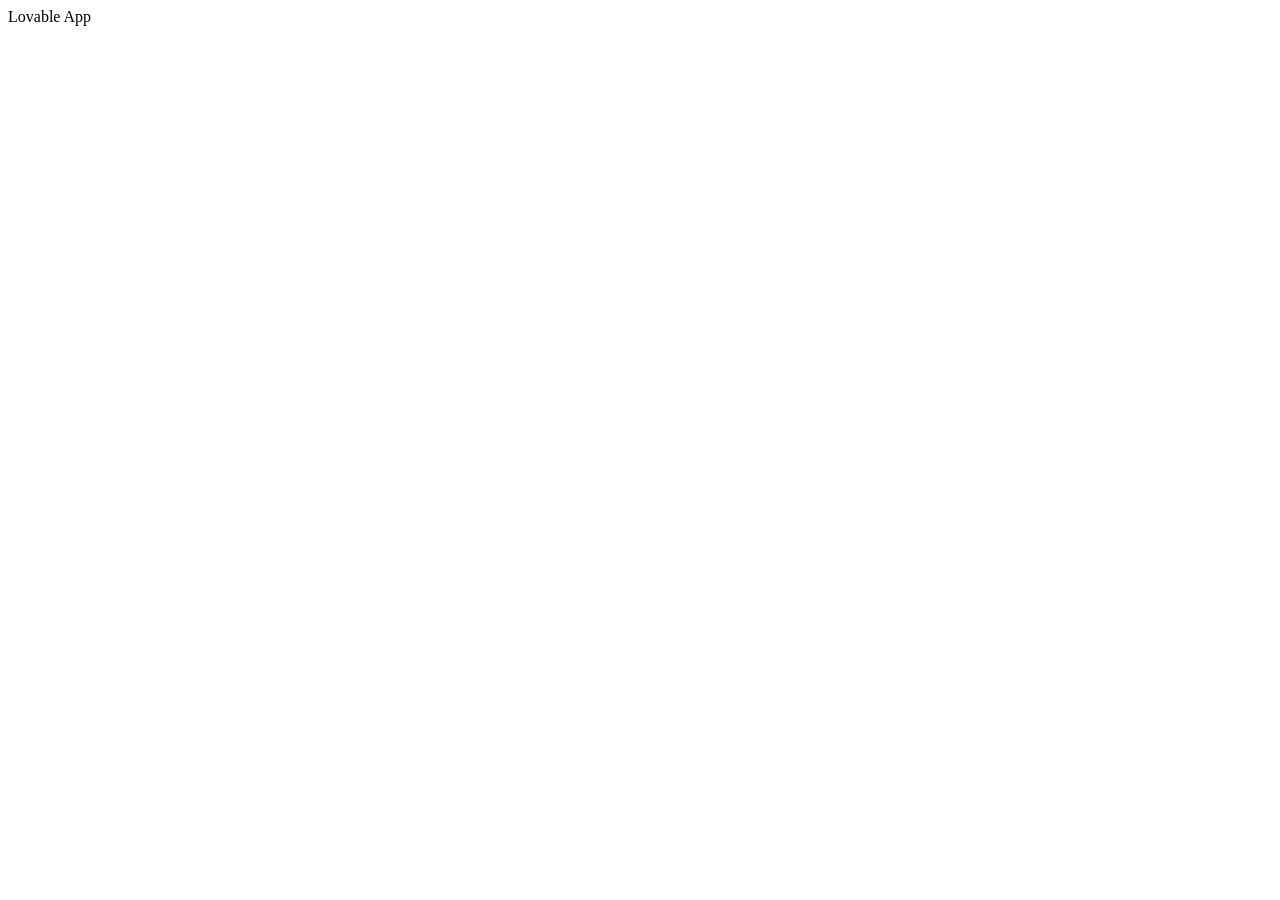
==== index.html @ 5d20faaf "Implement IH7 Fluency Quiz" ====
<!doctype html>
<html lang="en">
  <head>
    <meta charset="UTF-8" />
    <meta name="viewport" content="width=device-width, initial-scale=1.0" />
    <!-- TODO: Set the document title to the name of your application -->
    <title>Mentoria IH7 — Inteligência Híbrida Aplicada: Fluência em IA</title>Lovable App</title>
    <meta name="description" content="Lovable Generated Project" />
    <meta name="author" content="Lovable" />

    <!-- TODO: Update og:title to match your application name -->
    <meta property="og:title" content="Lovable App" />
    <meta property="og:description" content="Lovable Generated Project" />
    <meta property="og:type" content="website" />
    <meta property="og:image" content="https://lovable.dev/opengraph-image-p98pqg.png" />

    <meta name="twitter:card" content="summary_large_image" />
    <meta name="twitter:site" content="@Lovable" />
    <meta name="twitter:image" content="https://lovable.dev/opengraph-image-p98pqg.png" />
  </head>

  <body>
    <div id="root"></div>
    <script type="module" src="/src/main.tsx"></script>
  </body>
</html>
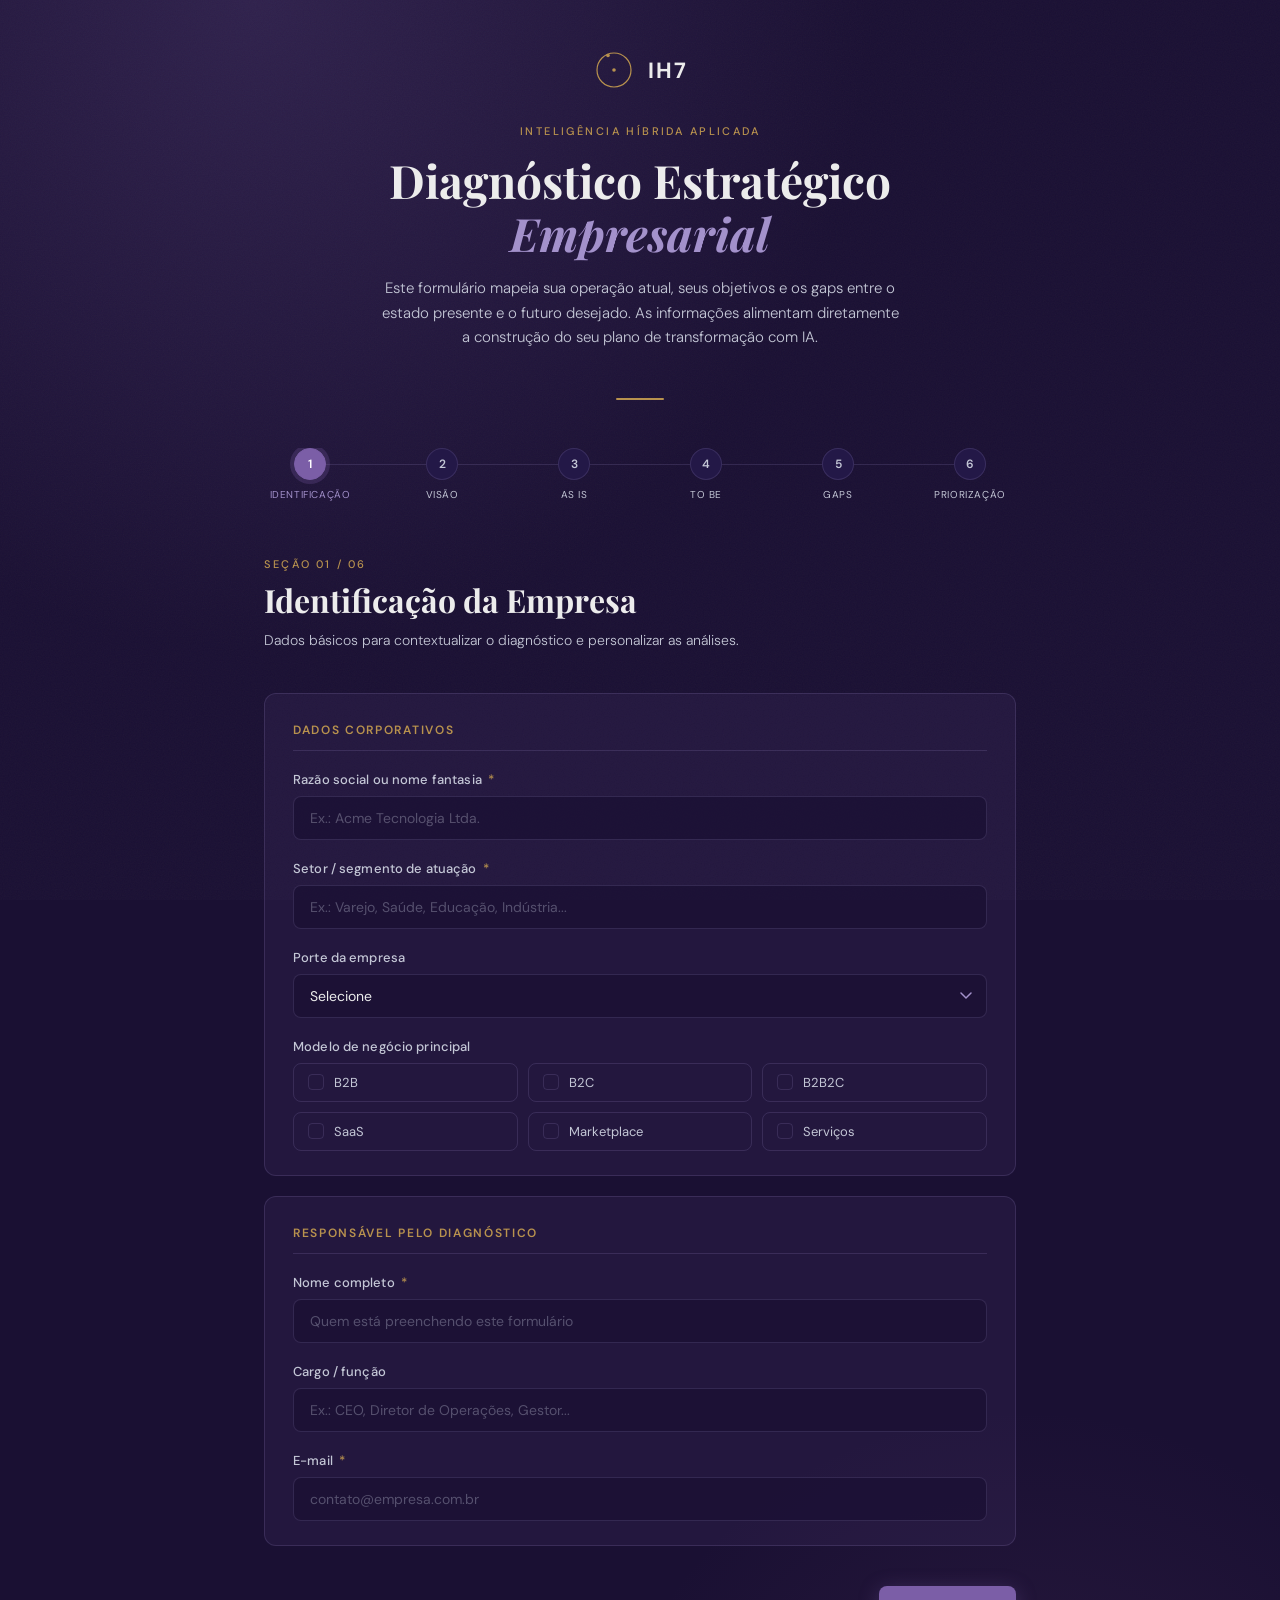
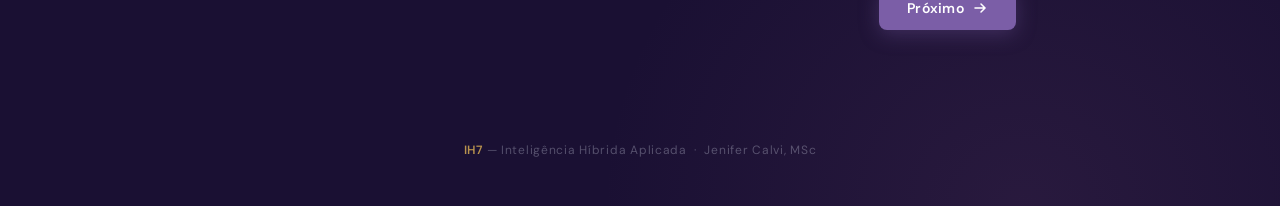
==== commit 677f509a: "Add IH7 Diagnóstico Estratégico form" ====
--- a/index.html
+++ b/index.html
@@ -1,26 +1,1326 @@
-<!doctype html>
-<html lang="en">
-  <head>
-    <meta charset="UTF-8" />
-    <meta name="viewport" content="width=device-width, initial-scale=1.0" />
-    <!-- TODO: Set the document title to the name of your application -->
-    <title>Mentoria IH7 — Inteligência Híbrida Aplicada: Fluência em IA</title>Lovable App</title>
-    <meta name="description" content="Lovable Generated Project" />
-    <meta name="author" content="Lovable" />
-
-    <!-- TODO: Update og:title to match your application name -->
-    <meta property="og:title" content="Lovable App" />
-    <meta property="og:description" content="Lovable Generated Project" />
-    <meta property="og:type" content="website" />
-    <meta property="og:image" content="https://lovable.dev/opengraph-image-p98pqg.png" />
-
-    <meta name="twitter:card" content="summary_large_image" />
-    <meta name="twitter:site" content="@Lovable" />
-    <meta name="twitter:image" content="https://lovable.dev/opengraph-image-p98pqg.png" />
-  </head>
-
-  <body>
-    <div id="root"></div>
-    <script type="module" src="/src/main.tsx"></script>
-  </body>
+<!DOCTYPE html>
+<html lang="pt-BR">
+<head>
+<meta charset="UTF-8" />
+<meta name="viewport" content="width=device-width, initial-scale=1.0" />
+<title>IH7 — Diagnóstico Estratégico</title>
+<link href="https://fonts.googleapis.com/css2?family=Playfair+Display:wght@400;600;700&family=DM+Sans:wght@300;400;500;600&display=swap" rel="stylesheet" />
+
+<style>
+  :root {
+    --bg-deep:    #1a1033;
+    --bg-base:    #231847;
+    --violet:     #7b5ea7;
+    --lavender:   #a391cb;
+    --gold:       #b8924e;
+    --plum:       #7b4f7a;
+    --rose:       #a25b70;
+    --text:       #ececec;
+    --muted:      #c4c7d6;
+    --border:     rgba(163,145,203,0.18);
+    --card:       rgba(123,94,167,0.10);
+    --card-hover: rgba(123,94,167,0.18);
+    --font-serif: 'Playfair Display', Georgia, serif;
+    --font-sans:  'DM Sans', system-ui, sans-serif;
+    --radius:     12px;
+    --transition: 0.22s ease;
+  }
+
+  *, *::before, *::after { box-sizing: border-box; margin: 0; padding: 0; }
+  html { scroll-behavior: smooth; }
+
+  body {
+    font-family: var(--font-sans);
+    background: var(--bg-deep);
+    color: var(--text);
+    min-height: 100vh;
+    background-image:
+      radial-gradient(ellipse 80% 60% at 20% 0%, rgba(123,94,167,0.22) 0%, transparent 60%),
+      radial-gradient(ellipse 60% 40% at 80% 100%, rgba(123,79,122,0.15) 0%, transparent 55%);
+  }
+
+  body::before {
+    content: '';
+    position: fixed;
+    inset: 0;
+    background-image: url("data:image/svg+xml,%3Csvg xmlns='http://www.w3.org/2000/svg' width='200' height='200'%3E%3Cfilter id='n'%3E%3CfeTurbulence type='fractalNoise' baseFrequency='0.85' numOctaves='4' stitchTiles='stitch'/%3E%3C/filter%3E%3Crect width='200' height='200' filter='url(%23n)' opacity='0.035'/%3E%3C/svg%3E");
+    pointer-events: none;
+    z-index: 0;
+  }
+
+  #progress-bar {
+    position: fixed; top: 0; left: 0;
+    height: 3px;
+    background: linear-gradient(90deg, var(--gold), var(--violet));
+    width: 0%;
+    transition: width 0.4s ease;
+    z-index: 100;
+  }
+
+  header {
+    position: relative; z-index: 1;
+    padding: 48px 0 0;
+    text-align: center;
+  }
+
+  .logo-mark {
+    display: inline-flex;
+    align-items: center;
+    gap: 12px;
+    margin-bottom: 32px;
+  }
+
+  .logo-orbit { width: 44px; height: 44px; }
+  .logo-orbit svg { width: 100%; height: 100%; }
+
+  .logo-wordmark {
+    font-family: var(--font-sans);
+    font-weight: 700;
+    font-size: 22px;
+    letter-spacing: 0.08em;
+    color: var(--text);
+  }
+
+  .header-eyebrow {
+    font-size: 11px;
+    letter-spacing: 0.22em;
+    text-transform: uppercase;
+    color: var(--gold);
+    font-weight: 500;
+    margin-bottom: 16px;
+  }
+
+  h1 {
+    font-family: var(--font-serif);
+    font-size: clamp(28px, 4vw, 46px);
+    font-weight: 700;
+    line-height: 1.15;
+    color: var(--text);
+    max-width: 680px;
+    margin: 0 auto 16px;
+  }
+
+  h1 em { font-style: italic; color: var(--lavender); }
+
+  .header-sub {
+    font-size: 15px;
+    color: var(--muted);
+    max-width: 520px;
+    margin: 0 auto 48px;
+    line-height: 1.65;
+    font-weight: 300;
+  }
+
+  .divider {
+    width: 48px; height: 2px;
+    background: var(--gold);
+    margin: 0 auto 48px;
+    border-radius: 2px;
+  }
+
+  /* STEPPER */
+  .stepper {
+    position: relative; z-index: 1;
+    display: flex;
+    justify-content: center;
+    max-width: 840px;
+    margin: 0 auto 56px;
+    padding: 0 24px;
+    overflow-x: auto;
+    scrollbar-width: none;
+  }
+  .stepper::-webkit-scrollbar { display: none; }
+
+  .step-item {
+    display: flex; flex-direction: column; align-items: center;
+    gap: 8px; flex: 1; min-width: 100px;
+    cursor: pointer; position: relative;
+  }
+  .step-item::after {
+    content: '';
+    position: absolute;
+    top: 16px;
+    left: calc(50% + 16px);
+    right: calc(-50% + 16px);
+    height: 1px;
+    background: var(--border);
+  }
+  .step-item:last-child::after { display: none; }
+
+  .step-dot {
+    width: 32px; height: 32px;
+    border-radius: 50%;
+    border: 1.5px solid var(--border);
+    background: var(--bg-base);
+    display: flex; align-items: center; justify-content: center;
+    font-size: 12px; font-weight: 600; color: var(--muted);
+    transition: var(--transition);
+    position: relative; z-index: 1;
+  }
+  .step-item.active .step-dot {
+    background: var(--violet); border-color: var(--violet); color: white;
+    box-shadow: 0 0 0 4px rgba(123,94,167,0.25);
+  }
+  .step-item.done .step-dot {
+    background: var(--gold); border-color: var(--gold); color: var(--bg-deep);
+  }
+
+  .step-label {
+    font-size: 10px; letter-spacing: 0.06em; text-transform: uppercase;
+    color: var(--muted); text-align: center;
+    transition: var(--transition); white-space: nowrap;
+  }
+  .step-item.active .step-label { color: var(--lavender); }
+  .step-item.done .step-label   { color: var(--gold); }
+
+  /* MAIN */
+  main {
+    position: relative; z-index: 1;
+    max-width: 800px; margin: 0 auto;
+    padding: 0 24px 80px;
+  }
+
+  .form-section { display: none; animation: fadeUp 0.4s ease both; }
+  .form-section.active { display: block; }
+
+  @keyframes fadeUp {
+    from { opacity: 0; transform: translateY(20px); }
+    to   { opacity: 1; transform: translateY(0); }
+  }
+
+  .section-header { margin-bottom: 40px; }
+
+  .section-number {
+    font-size: 11px; letter-spacing: 0.2em; text-transform: uppercase;
+    color: var(--gold); font-weight: 500; display: block; margin-bottom: 10px;
+  }
+
+  .section-title {
+    font-family: var(--font-serif);
+    font-size: clamp(22px, 3vw, 32px);
+    font-weight: 700; color: var(--text);
+    margin-bottom: 10px; line-height: 1.2;
+  }
+
+  .section-desc {
+    font-size: 14px; color: var(--muted);
+    line-height: 1.65; font-weight: 300; max-width: 560px;
+  }
+
+  .field-group {
+    background: var(--card);
+    border: 1px solid var(--border);
+    border-radius: var(--radius);
+    padding: 28px 28px 24px;
+    margin-bottom: 20px;
+    transition: var(--transition);
+  }
+  .field-group:hover {
+    background: var(--card-hover);
+    border-color: rgba(163,145,203,0.3);
+  }
+
+  .group-title {
+    font-size: 12px; letter-spacing: 0.14em; text-transform: uppercase;
+    color: var(--gold); font-weight: 600;
+    margin-bottom: 20px; padding-bottom: 12px;
+    border-bottom: 1px solid var(--border);
+  }
+
+  .field { margin-bottom: 20px; }
+  .field:last-child { margin-bottom: 0; }
+
+  label {
+    display: block; font-size: 13px; font-weight: 500;
+    color: var(--muted); margin-bottom: 8px; letter-spacing: 0.01em;
+  }
+  label .req { color: var(--gold); margin-left: 3px; }
+
+  input[type="text"],
+  input[type="email"],
+  select,
+  textarea {
+    width: 100%;
+    background: rgba(26,16,51,0.7);
+    border: 1px solid var(--border);
+    border-radius: 8px;
+    padding: 12px 16px;
+    font-family: var(--font-sans);
+    font-size: 14px;
+    color: var(--text);
+    transition: var(--transition);
+    outline: none;
+    appearance: none;
+    -webkit-appearance: none;
+  }
+  input:focus, select:focus, textarea:focus {
+    border-color: var(--violet);
+    box-shadow: 0 0 0 3px rgba(123,94,167,0.18);
+    background: rgba(26,16,51,0.9);
+  }
+  input::placeholder, textarea::placeholder { color: rgba(196,199,214,0.35); }
+  textarea { resize: vertical; min-height: 88px; line-height: 1.6; }
+
+  select {
+    background-image: url("data:image/svg+xml,%3Csvg xmlns='http://www.w3.org/2000/svg' width='12' height='8' fill='none'%3E%3Cpath d='M1 1l5 5 5-5' stroke='%23a391cb' stroke-width='1.5' stroke-linecap='round'/%3E%3C/svg%3E");
+    background-repeat: no-repeat;
+    background-position: right 14px center;
+    padding-right: 40px;
+    cursor: pointer;
+  }
+  select option { background: #231847; color: var(--text); }
+
+  /* OPTIONS GRID — checkboxes clicáveis */
+  .options-grid {
+    display: grid;
+    grid-template-columns: repeat(auto-fill, minmax(180px, 1fr));
+    gap: 10px;
+  }
+
+  .opt-btn {
+    display: flex;
+    align-items: center;
+    gap: 10px;
+    padding: 10px 14px;
+    border: 1px solid var(--border);
+    border-radius: 8px;
+    cursor: pointer;
+    transition: var(--transition);
+    font-size: 13px;
+    color: var(--muted);
+    background: transparent;
+    font-family: var(--font-sans);
+    text-align: left;
+    user-select: none;
+  }
+  .opt-btn:hover { border-color: var(--lavender); color: var(--text); }
+  .opt-btn.selected {
+    border-color: var(--violet);
+    background: rgba(123,94,167,0.15);
+    color: var(--text);
+  }
+
+  .opt-check {
+    width: 16px; height: 16px;
+    border: 1.5px solid var(--border);
+    border-radius: 4px;
+    display: flex; align-items: center; justify-content: center;
+    flex-shrink: 0;
+    transition: var(--transition);
+    position: relative;
+  }
+  .opt-btn.selected .opt-check {
+    background: var(--violet);
+    border-color: var(--violet);
+  }
+  .opt-btn.selected .opt-check::after {
+    content: '';
+    position: absolute;
+    width: 8px; height: 5px;
+    border-left: 1.5px solid white;
+    border-bottom: 1.5px solid white;
+    transform: rotate(-45deg) translateY(-1px);
+  }
+
+  /* RANGE */
+  .range-wrap { display: flex; flex-direction: column; gap: 10px; }
+  .range-labels { display: flex; justify-content: space-between; font-size: 11px; color: var(--muted); }
+  input[type="range"] {
+    -webkit-appearance: none;
+    width: 100%; height: 4px;
+    border-radius: 2px; background: var(--border);
+    outline: none; padding: 0; border: none; box-shadow: none;
+  }
+  input[type="range"]::-webkit-slider-thumb {
+    -webkit-appearance: none;
+    width: 18px; height: 18px; border-radius: 50%;
+    background: var(--gold); cursor: pointer; border: none;
+    box-shadow: 0 0 0 3px rgba(184,146,78,0.2);
+  }
+  .range-value {
+    text-align: center; font-size: 20px;
+    font-family: var(--font-serif); color: var(--gold);
+  }
+
+  /* FILE UPLOAD */
+  .upload-area {
+    border: 1.5px dashed var(--border);
+    border-radius: 8px;
+    padding: 20px;
+    text-align: center;
+    cursor: pointer;
+    transition: var(--transition);
+    position: relative;
+  }
+  .upload-area:hover { border-color: var(--lavender); background: rgba(123,94,167,0.06); }
+  .upload-area input[type="file"] {
+    position: absolute; inset: 0; opacity: 0; cursor: pointer; width: 100%; height: 100%;
+  }
+  .upload-area .upload-icon { font-size: 22px; margin-bottom: 6px; }
+  .upload-area p { font-size: 13px; color: var(--muted); }
+  .upload-area span { font-size: 11px; color: rgba(196,199,214,0.5); display: block; margin-top: 4px; }
+  .upload-list { margin-top: 10px; display: flex; flex-direction: column; gap: 6px; }
+  .upload-item {
+    display: flex; align-items: center; justify-content: space-between;
+    background: rgba(123,94,167,0.12); border: 1px solid var(--border);
+    border-radius: 6px; padding: 8px 12px;
+    font-size: 12px; color: var(--muted);
+  }
+  .upload-item button {
+    background: none; border: none; color: var(--rose);
+    cursor: pointer; font-size: 14px; padding: 0 4px;
+  }
+
+  /* NAV */
+  .nav-row {
+    display: flex; justify-content: space-between; align-items: center;
+    margin-top: 40px; gap: 16px;
+  }
+
+  .btn {
+    display: inline-flex; align-items: center; gap: 8px;
+    padding: 13px 28px; border-radius: 8px;
+    font-family: var(--font-sans); font-size: 14px; font-weight: 600;
+    cursor: pointer; transition: var(--transition); border: none; letter-spacing: 0.02em;
+  }
+  .btn-ghost {
+    background: transparent; border: 1px solid var(--border); color: var(--muted);
+  }
+  .btn-ghost:hover { border-color: var(--lavender); color: var(--text); }
+  .btn-primary {
+    background: var(--violet); color: white;
+    box-shadow: 0 4px 20px rgba(123,94,167,0.35);
+  }
+  .btn-primary:hover {
+    background: #8f6cc0; box-shadow: 0 6px 28px rgba(123,94,167,0.5);
+    transform: translateY(-1px);
+  }
+  .btn-gold {
+    background: var(--gold); color: var(--bg-deep);
+    box-shadow: 0 4px 20px rgba(184,146,78,0.35);
+  }
+  .btn-gold:hover {
+    background: #cba060; box-shadow: 0 6px 28px rgba(184,146,78,0.5);
+    transform: translateY(-1px);
+  }
+  .btn svg { width: 16px; height: 16px; }
+
+  /* SUCCESS */
+  #success-screen {
+    display: none; text-align: center; padding: 80px 24px;
+    animation: fadeUp 0.5s ease both;
+  }
+  .success-icon {
+    width: 72px; height: 72px; border-radius: 50%;
+    background: rgba(184,146,78,0.15); border: 1.5px solid var(--gold);
+    display: flex; align-items: center; justify-content: center;
+    margin: 0 auto 32px;
+  }
+  .success-icon svg { width: 32px; height: 32px; color: var(--gold); }
+  #success-screen h2 { font-family: var(--font-serif); font-size: 32px; color: var(--text); margin-bottom: 16px; }
+  #success-screen p { color: var(--muted); font-size: 15px; line-height: 1.7; max-width: 440px; margin: 0 auto 12px; font-weight: 300; }
+
+  /* TOAST */
+  .toast {
+    position: fixed; bottom: 32px; right: 32px;
+    padding: 14px 20px; border-radius: 10px;
+    font-size: 13px; font-weight: 500; z-index: 200;
+    opacity: 0; transform: translateY(8px); transition: all 0.3s ease; pointer-events: none;
+  }
+  .toast.show { opacity: 1; transform: translateY(0); }
+  .toast.error { background: rgba(162,91,112,0.9); color: white; border: 1px solid var(--rose); }
+  .toast.ok    { background: rgba(123,94,167,0.9); color: white; border: 1px solid var(--violet); }
+
+  footer {
+    position: relative; z-index: 1;
+    text-align: center; padding: 32px 24px 48px;
+    font-size: 12px; color: rgba(196,199,214,0.35); letter-spacing: 0.06em;
+  }
+  footer strong { color: var(--gold); font-weight: 600; }
+
+  @media (max-width: 600px) {
+    .options-grid { grid-template-columns: 1fr 1fr; }
+    .step-label { display: none; }
+    .field-group { padding: 20px 16px; }
+  }
+</style>
+</head>
+<body>
+
+<div id="progress-bar"></div>
+
+<header>
+  <div class="logo-mark">
+    <div class="logo-orbit">
+      <svg viewBox="0 0 44 44" fill="none" xmlns="http://www.w3.org/2000/svg">
+        <circle cx="22" cy="22" r="17" stroke="#b8924e" stroke-width="1.2"/>
+        <circle cx="22" cy="22" r="1.8" fill="#b8924e"/>
+        <circle cx="16" cy="7.5" r="1.8" fill="#b8924e"/>
+      </svg>
+    </div>
+    <div class="logo-wordmark">IH7</div>
+  </div>
+  <p class="header-eyebrow">Inteligência Híbrida Aplicada</p>
+  <h1>Diagnóstico Estratégico <em>Empresarial</em></h1>
+  <p class="header-sub">
+    Este formulário mapeia sua operação atual, seus objetivos e os gaps entre o estado presente e o futuro desejado.
+    As informações alimentam diretamente a construção do seu plano de transformação com IA.
+  </p>
+  <div class="divider"></div>
+</header>
+
+<div class="stepper" id="stepper">
+  <div class="step-item active" data-step="0" onclick="goTo(0)">
+    <div class="step-dot">1</div>
+    <span class="step-label">Identificação</span>
+  </div>
+  <div class="step-item" data-step="1" onclick="goTo(1)">
+    <div class="step-dot">2</div>
+    <span class="step-label">Visão</span>
+  </div>
+  <div class="step-item" data-step="2" onclick="goTo(2)">
+    <div class="step-dot">3</div>
+    <span class="step-label">As Is</span>
+  </div>
+  <div class="step-item" data-step="3" onclick="goTo(3)">
+    <div class="step-dot">4</div>
+    <span class="step-label">To Be</span>
+  </div>
+  <div class="step-item" data-step="4" onclick="goTo(4)">
+    <div class="step-dot">5</div>
+    <span class="step-label">Gaps</span>
+  </div>
+  <div class="step-item" data-step="5" onclick="goTo(5)">
+    <div class="step-dot">6</div>
+    <span class="step-label">Priorização</span>
+  </div>
+</div>
+
+<main>
+
+  <!-- —— SEÇÃO 0 — IDENTIFICAÇÃO —— -->
+  <div class="form-section active" id="section-0">
+    <div class="section-header">
+      <span class="section-number">Seção 01 / 06</span>
+      <h2 class="section-title">Identificação da Empresa</h2>
+      <p class="section-desc">Dados básicos para contextualizar o diagnóstico e personalizar as análises.</p>
+    </div>
+
+    <div class="field-group">
+      <p class="group-title">Dados Corporativos</p>
+      <div class="field">
+        <label>Razão social ou nome fantasia <span class="req">*</span></label>
+        <input type="text" id="empresa_nome" placeholder="Ex.: Acme Tecnologia Ltda." />
+      </div>
+      <div class="field">
+        <label>Setor / segmento de atuação <span class="req">*</span></label>
+        <input type="text" id="empresa_setor" placeholder="Ex.: Varejo, Saúde, Educação, Indústria..." />
+      </div>
+      <div class="field">
+        <label>Porte da empresa</label>
+        <select id="empresa_porte">
+          <option value="">Selecione</option>
+          <option>Microempresa (até 9 colaboradores)</option>
+          <option>Pequena (10–49 colaboradores)</option>
+          <option>Média (50–249 colaboradores)</option>
+          <option>Grande (250+ colaboradores)</option>
+        </select>
+      </div>
+      <div class="field">
+        <label>Modelo de negócio principal</label>
+        <div class="options-grid" id="modelo_negocio">
+          <button type="button" class="opt-btn" onclick="toggleOpt(this,'modelo_negocio','B2B')"><span class="opt-check"></span>B2B</button>
+          <button type="button" class="opt-btn" onclick="toggleOpt(this,'modelo_negocio','B2C')"><span class="opt-check"></span>B2C</button>
+          <button type="button" class="opt-btn" onclick="toggleOpt(this,'modelo_negocio','B2B2C')"><span class="opt-check"></span>B2B2C</button>
+          <button type="button" class="opt-btn" onclick="toggleOpt(this,'modelo_negocio','SaaS')"><span class="opt-check"></span>SaaS</button>
+          <button type="button" class="opt-btn" onclick="toggleOpt(this,'modelo_negocio','Marketplace')"><span class="opt-check"></span>Marketplace</button>
+          <button type="button" class="opt-btn" onclick="toggleOpt(this,'modelo_negocio','Serviços')"><span class="opt-check"></span>Serviços</button>
+        </div>
+      </div>
+    </div>
+
+    <div class="field-group">
+      <p class="group-title">Responsável pelo Diagnóstico</p>
+      <div class="field">
+        <label>Nome completo <span class="req">*</span></label>
+        <input type="text" id="resp_nome" placeholder="Quem está preenchendo este formulário" />
+      </div>
+      <div class="field">
+        <label>Cargo / função</label>
+        <input type="text" id="resp_cargo" placeholder="Ex.: CEO, Diretor de Operações, Gestor..." />
+      </div>
+      <div class="field">
+        <label>E-mail <span class="req">*</span></label>
+        <input type="email" id="resp_email" placeholder="contato@empresa.com.br" />
+      </div>
+    </div>
+
+    <div class="nav-row">
+      <span></span>
+      <button class="btn btn-primary" onclick="next()">
+        Próximo <svg viewBox="0 0 16 16" fill="none"><path d="M3 8h10M9 4l4 4-4 4" stroke="currentColor" stroke-width="1.5" stroke-linecap="round"/></svg>
+      </button>
+    </div>
+  </div>
+
+  <!-- —— SEÇÃO 1 — VISÃO ESTRATÉGICA —— -->
+  <div class="form-section" id="section-1">
+    <div class="section-header">
+      <span class="section-number">Seção 02 / 06</span>
+      <h2 class="section-title">Visão Estratégica</h2>
+      <p class="section-desc">Onde a empresa quer chegar e o que está no caminho. Seja direto, sem formalidades.</p>
+    </div>
+
+    <div class="field-group">
+      <p class="group-title">Posicionamento</p>
+      <div class="field">
+        <label>Missão e visão da empresa</label>
+        <textarea id="missao_visao" placeholder="O que a empresa faz e para onde quer ir. Pode ser informal."></textarea>
+      </div>
+      <div class="field">
+        <label>Principais diferenciais competitivos</label>
+        <textarea id="diferenciais" placeholder="O que faz a empresa ser escolhida em vez da concorrência?"></textarea>
+      </div>
+      <div class="field">
+        <label>Mercado-alvo e concorrência</label>
+        <textarea id="mercado_concorrencia" placeholder="Quem são os clientes ideais? Quem são os principais concorrentes?"></textarea>
+      </div>
+    </div>
+
+    <div class="field-group">
+      <p class="group-title">Objetivos e Prioridades</p>
+      <div class="field">
+        <label>Objetivos estratégicos para os próximos 12–24 meses</label>
+        <textarea id="objetivos_estrategicos" placeholder="Crescimento, expansão, eficiência, novos produtos..."></textarea>
+      </div>
+      <div class="field">
+        <label>Principais dores do negócio hoje</label>
+        <textarea id="dores_negocio" placeholder="O que mais tira o sono da liderança? Quais problemas se repetem?"></textarea>
+      </div>
+      <div class="field">
+        <label>O que está impedindo o crescimento desejado?</label>
+        <textarea id="impedimentos" placeholder="Gargalos, recursos, competências, processos, mercado..."></textarea>
+      </div>
+      <div class="field">
+        <label>Oportunidades que a empresa enxerga e ainda não explorou</label>
+        <textarea id="oportunidades" placeholder="Tendências, nichos, tecnologias, movimentos de mercado..."></textarea>
+      </div>
+    </div>
+
+    <div class="field-group">
+      <p class="group-title">Áreas Prioritárias</p>
+      <div class="field">
+        <label>Quais áreas são mais críticas para o negócio hoje?</label>
+        <div class="options-grid" id="areas_criticas">
+          <button type="button" class="opt-btn" onclick="toggleOpt(this,'areas_criticas','Vendas')"><span class="opt-check"></span>Vendas</button>
+          <button type="button" class="opt-btn" onclick="toggleOpt(this,'areas_criticas','Marketing')"><span class="opt-check"></span>Marketing</button>
+          <button type="button" class="opt-btn" onclick="toggleOpt(this,'areas_criticas','Operações')"><span class="opt-check"></span>Operações</button>
+          <button type="button" class="opt-btn" onclick="toggleOpt(this,'areas_criticas','Financeiro')"><span class="opt-check"></span>Financeiro</button>
+          <button type="button" class="opt-btn" onclick="toggleOpt(this,'areas_criticas','RH')"><span class="opt-check"></span>RH / Pessoas</button>
+          <button type="button" class="opt-btn" onclick="toggleOpt(this,'areas_criticas','TI')"><span class="opt-check"></span>TI / Tecnologia</button>
+          <button type="button" class="opt-btn" onclick="toggleOpt(this,'areas_criticas','Atendimento')"><span class="opt-check"></span>Atendimento</button>
+          <button type="button" class="opt-btn" onclick="toggleOpt(this,'areas_criticas','Produto')"><span class="opt-check"></span>Produto</button>
+          <button type="button" class="opt-btn" onclick="toggleOpt(this,'areas_criticas','Acadêmico')"><span class="opt-check"></span>Acadêmico</button>
+          <button type="button" class="opt-btn" onclick="toggleOpt(this,'areas_criticas','Regulatório')"><span class="opt-check"></span>Regulatório</button>
+        </div>
+      </div>
+    </div>
+
+    <div class="nav-row">
+      <button class="btn btn-ghost" onclick="prev()">
+        <svg viewBox="0 0 16 16" fill="none"><path d="M13 8H3M7 12l-4-4 4-4" stroke="currentColor" stroke-width="1.5" stroke-linecap="round"/></svg>
+        Anterior
+      </button>
+      <button class="btn btn-primary" onclick="next()">
+        Próximo <svg viewBox="0 0 16 16" fill="none"><path d="M3 8h10M9 4l4 4-4 4" stroke="currentColor" stroke-width="1.5" stroke-linecap="round"/></svg>
+      </button>
+    </div>
+  </div>
+
+  <!-- —— SEÇÃO 2 — AS IS —— -->
+  <div class="form-section" id="section-2">
+    <div class="section-header">
+      <span class="section-number">Seção 03 / 06</span>
+      <h2 class="section-title">Estado Atual — As Is</h2>
+      <p class="section-desc">A realidade operacional hoje. Processos, pessoas, tecnologia e dados.</p>
+    </div>
+
+    <div class="field-group">
+      <p class="group-title">Processos</p>
+      <div class="field">
+        <label>Descreva os principais fluxos operacionais da empresa</label>
+        <textarea id="fluxos_operacionais" placeholder="Como funciona o ciclo principal do negócio? Do lead ao cliente, do pedido à entrega..."></textarea>
+      </div>
+      <div class="field">
+        <label>Maiores gargalos e pontos de retrabalho identificados</label>
+        <textarea id="gargalos" placeholder="Onde as coisas travam? O que se refaz com frequência?"></textarea>
+      </div>
+      <div class="field">
+        <label>Há processos formalizados / documentados?</label>
+        <select id="processos_formalizados">
+          <option value="">Selecione</option>
+          <option>Sim, a maioria está documentada</option>
+          <option>Parcialmente — algumas áreas têm, outras não</option>
+          <option>Muito pouco ou nada documentado</option>
+        </select>
+      </div>
+      <div class="field">
+        <label>Anexe fluxogramas, mapas de processo ou documentações relevantes</label>
+        <div class="upload-area" id="upload-processos">
+          <input type="file" multiple accept=".pdf,.png,.jpg,.jpeg,.docx,.xlsx,.pptx,.drawio,.vsdx" onchange="handleUpload(event,'upload-processos','files_processos')" />
+          <div class="upload-icon">📎</div>
+          <p>Arraste arquivos ou clique para selecionar</p>
+          <span>PDF, imagens, Word, Excel, Visio, Draw.io</span>
+        </div>
+        <div class="upload-list" id="files_processos"></div>
+      </div>
+    </div>
+
+    <div class="field-group">
+      <p class="group-title">Pessoas e Cultura</p>
+      <div class="field">
+        <label>Como você avalia a maturidade digital do time?</label>
+        <div class="range-wrap">
+          <div class="range-labels"><span>Baixa</span><span>Alta</span></div>
+          <input type="range" min="1" max="5" value="3" id="maturidade_digital" oninput="document.getElementById('maturidade_val').textContent=this.value"/>
+          <div class="range-value" id="maturidade_val">3</div>
+        </div>
+      </div>
+      <div class="field">
+        <label>Como você avalia a maturidade do time em IA?</label>
+        <div class="range-wrap">
+          <div class="range-labels"><span>Nenhuma</span><span>Avançada</span></div>
+          <input type="range" min="1" max="5" value="2" id="maturidade_ia" oninput="document.getElementById('maturidade_ia_val').textContent=this.value"/>
+          <div class="range-value" id="maturidade_ia_val">2</div>
+        </div>
+      </div>
+      <div class="field">
+        <label>Como é a cultura em relação a mudanças e inovação?</label>
+        <select id="cultura_mudanca">
+          <option value="">Selecione</option>
+          <option>Aberta — o time abraça novas iniciativas</option>
+          <option>Moderada — há abertura mas com reservas</option>
+          <option>Resistente — mudanças geram atrito significativo</option>
+        </select>
+      </div>
+      <div class="field">
+        <label>Há profissionais dedicados a dados, tecnologia ou inovação?</label>
+        <select id="profissionais_tech">
+          <option value="">Selecione</option>
+          <option>Sim, equipe dedicada</option>
+          <option>Sim, mas são generalistas</option>
+          <option>Não — terceirizamos</option>
+          <option>Não — não temos hoje</option>
+        </select>
+      </div>
+    </div>
+
+    <div class="field-group">
+      <p class="group-title">Tecnologia e Sistemas</p>
+      <div class="field">
+        <label>Quais sistemas utiliza hoje? (ERP, CRM, AVA, sistemas acadêmicos, etc.)</label>
+        <textarea id="sistemas" placeholder="Ex.: TOTVS (financeiro/RH), Moodle (AVA), Jackard (acadêmico presencial), Habbla (comercial)... informe nome, área e uso principal"></textarea>
+      </div>
+      <div class="field">
+        <label>Nível atual de automação de processos</label>
+        <select id="nivel_automacao">
+          <option value="">Selecione</option>
+          <option>Nenhuma automação relevante</option>
+          <option>Automações pontuais em algumas áreas</option>
+          <option>Boa cobertura — maioria dos processos repetitivos automatizados</option>
+          <option>Alta maturidade em automação</option>
+        </select>
+      </div>
+      <div class="field">
+        <label>A empresa usa IA em algum processo hoje?</label>
+        <div class="options-grid" id="uso_ia_atual">
+          <button type="button" class="opt-btn" onclick="toggleOpt(this,'uso_ia_atual','Nenhum')"><span class="opt-check"></span>Nenhum</button>
+          <button type="button" class="opt-btn" onclick="toggleOpt(this,'uso_ia_atual','ChatGPT/Claude')"><span class="opt-check"></span>ChatGPT / Claude</button>
+          <button type="button" class="opt-btn" onclick="toggleOpt(this,'uso_ia_atual','Gemini/Google')"><span class="opt-check"></span>Gemini / Google AI</button>
+          <button type="button" class="opt-btn" onclick="toggleOpt(this,'uso_ia_atual','Copilot')"><span class="opt-check"></span>Copilot / IA Microsoft</button>
+          <button type="button" class="opt-btn" onclick="toggleOpt(this,'uso_ia_atual','BI/Analytics')"><span class="opt-check"></span>BI com IA</button>
+          <button type="button" class="opt-btn" onclick="toggleOpt(this,'uso_ia_atual','Automacoes')"><span class="opt-check"></span>Automações com IA</button>
+          <button type="button" class="opt-btn" onclick="toggleOpt(this,'uso_ia_atual','Agentes')"><span class="opt-check"></span>Agentes de IA</button>
+          <button type="button" class="opt-btn" onclick="toggleOpt(this,'uso_ia_atual','IA Embarcada')"><span class="opt-check"></span>IA embarcada em sistema</button>
+        </div>
+      </div>
+      <div class="field">
+        <label>Descreva como a IA está sendo usada hoje (ferramentas, áreas, casos de uso)</label>
+        <textarea id="ia_uso_descricao" placeholder="Ex.: Gemini para validação de documentos na Diretoria de Registro; ChatGPT para rascunhos de comunicação..."></textarea>
+      </div>
+    </div>
+
+    <div class="field-group">
+      <p class="group-title">Dados e Governança</p>
+      <div class="field">
+        <label>Como as decisões são tomadas hoje na empresa?</label>
+        <select id="decisao_base">
+          <option value="">Selecione</option>
+          <option>Baseadas em dados e indicadores estruturados</option>
+          <option>Misto — dados e intuição</option>
+          <option>Majoritariamente intuição e experiência</option>
+        </select>
+      </div>
+      <div class="field">
+        <label>Quais indicadores a empresa monitora hoje?</label>
+        <textarea id="indicadores_atuais" placeholder="KPIs, métricas de vendas, operacionais, financeiros... liste o que existe hoje"></textarea>
+      </div>
+      <div class="field">
+        <label>Qual a qualidade percebida dos dados que a empresa possui?</label>
+        <div class="range-wrap">
+          <div class="range-labels"><span>Inconsistentes</span><span>Confiáveis</span></div>
+          <input type="range" min="1" max="5" value="3" id="qualidade_dados" oninput="document.getElementById('dados_val').textContent=this.value"/>
+          <div class="range-value" id="dados_val">3</div>
+        </div>
+      </div>
+    </div>
+
+    <div class="nav-row">
+      <button class="btn btn-ghost" onclick="prev()">
+        <svg viewBox="0 0 16 16" fill="none"><path d="M13 8H3M7 12l-4-4 4-4" stroke="currentColor" stroke-width="1.5" stroke-linecap="round"/></svg>
+        Anterior
+      </button>
+      <button class="btn btn-primary" onclick="next()">
+        Próximo <svg viewBox="0 0 16 16" fill="none"><path d="M3 8h10M9 4l4 4-4 4" stroke="currentColor" stroke-width="1.5" stroke-linecap="round"/></svg>
+      </button>
+    </div>
+  </div>
+
+  <!-- —— SEÇÃO 3 — TO BE —— -->
+  <div class="form-section" id="section-3">
+    <div class="section-header">
+      <span class="section-number">Seção 04 / 06</span>
+      <h2 class="section-title">Estado Futuro — To Be</h2>
+      <p class="section-desc">O cenário ideal da operação. Onde a empresa quer chegar em termos de processos e tecnologia.</p>
+    </div>
+
+    <div class="field-group">
+      <p class="group-title">Visão Operacional Futura</p>
+      <div class="field">
+        <label>Como os processos deveriam funcionar no estado ideal?</label>
+        <textarea id="processos_futuros" placeholder="Fluxos mais simples, mais automatizados, mais integrados... como seria?"></textarea>
+      </div>
+      <div class="field">
+        <label>O que deveria ser automatizado que hoje é manual?</label>
+        <textarea id="o_que_automatizar" placeholder="Liste processos, tarefas ou etapas que consomem tempo e poderiam ser automatizados"></textarea>
+      </div>
+      <div class="field">
+        <label>O que deveria ser eliminado ou simplificado radicalmente?</label>
+        <textarea id="o_que_eliminar" placeholder="Reuniões, relatórios, aprovações, etapas burocráticas que não geram valor..."></textarea>
+      </div>
+    </div>
+
+    <div class="field-group">
+      <p class="group-title">Tecnologia e IA</p>
+      <div class="field">
+        <label>Qual o nível desejado de automação e uso de IA?</label>
+        <select id="nivel_ia_desejado">
+          <option value="">Selecione</option>
+          <option>Automações pontuais para ganhar eficiência</option>
+          <option>IA integrada nos principais processos</option>
+          <option>IA como vantagem competitiva estrutural</option>
+          <option>Empresa orientada a dados com IA em toda a cadeia</option>
+        </select>
+      </div>
+      <div class="field">
+        <label>Como IA pode apoiar a operação? (selecione as mais relevantes)</label>
+        <div class="options-grid" id="ia_aplicacoes">
+          <button type="button" class="opt-btn" onclick="toggleOpt(this,'ia_aplicacoes','Atendimento')"><span class="opt-check"></span>Atendimento ao aluno/cliente</button>
+          <button type="button" class="opt-btn" onclick="toggleOpt(this,'ia_aplicacoes','Vendas')"><span class="opt-check"></span>Suporte a vendas / captação</button>
+          <button type="button" class="opt-btn" onclick="toggleOpt(this,'ia_aplicacoes','Analise')"><span class="opt-check"></span>Análise de dados</button>
+          <button type="button" class="opt-btn" onclick="toggleOpt(this,'ia_aplicacoes','Conteudo')"><span class="opt-check"></span>Geração de conteúdo</button>
+          <button type="button" class="opt-btn" onclick="toggleOpt(this,'ia_aplicacoes','Processos')"><span class="opt-check"></span>Automação de processos</button>
+          <button type="button" class="opt-btn" onclick="toggleOpt(this,'ia_aplicacoes','Decisao')"><span class="opt-check"></span>Apoio à decisão</button>
+          <button type="button" class="opt-btn" onclick="toggleOpt(this,'ia_aplicacoes','Validacao')"><span class="opt-check"></span>Validação de documentos</button>
+          <button type="button" class="opt-btn" onclick="toggleOpt(this,'ia_aplicacoes','Regulatorio')"><span class="opt-check"></span>Processos regulatórios</button>
+          <button type="button" class="opt-btn" onclick="toggleOpt(this,'ia_aplicacoes','RH')"><span class="opt-check"></span>Gestão de pessoas</button>
+          <button type="button" class="opt-btn" onclick="toggleOpt(this,'ia_aplicacoes','Financeiro')"><span class="opt-check"></span>Financeiro / Controladoria</button>
+        </div>
+      </div>
+      <div class="field">
+        <label>Quais sistemas já utiliza e quais deseja implementar ou substituir?</label>
+        <textarea id="tecnologias_desejadas" placeholder="Ex.: já usa TOTVS, Moodle, Jackard — deseja integrar os sistemas, implementar BI, plataforma de automação, agentes de IA para atendimento..."></textarea>
+      </div>
+    </div>
+
+    <div class="nav-row">
+      <button class="btn btn-ghost" onclick="prev()">
+        <svg viewBox="0 0 16 16" fill="none"><path d="M13 8H3M7 12l-4-4 4-4" stroke="currentColor" stroke-width="1.5" stroke-linecap="round"/></svg>
+        Anterior
+      </button>
+      <button class="btn btn-primary" onclick="next()">
+        Próximo <svg viewBox="0 0 16 16" fill="none"><path d="M3 8h10M9 4l4 4-4 4" stroke="currentColor" stroke-width="1.5" stroke-linecap="round"/></svg>
+      </button>
+    </div>
+  </div>
+
+  <!-- —— SEÇÃO 4 — GAP ANALYSIS —— -->
+  <div class="form-section" id="section-4">
+    <div class="section-header">
+      <span class="section-number">Seção 05 / 06</span>
+      <h2 class="section-title">Análise de Gaps</h2>
+      <p class="section-desc">Identifique onde estão as maiores distâncias entre o estado atual e o desejado.</p>
+    </div>
+
+    <div class="field-group">
+      <p class="group-title">Avaliação por Dimensão</p>
+      <div class="field">
+        <label>Gap de Processo — quão grave é hoje?</label>
+        <div class="range-wrap">
+          <div class="range-labels"><span>Baixo</span><span>Crítico</span></div>
+          <input type="range" min="1" max="5" value="3" id="gap_processo" oninput="document.getElementById('gp_val').textContent=this.value"/>
+          <div class="range-value" id="gp_val">3</div>
+        </div>
+      </div>
+      <div class="field">
+        <label>Gap Tecnológico — quão grave é hoje?</label>
+        <div class="range-wrap">
+          <div class="range-labels"><span>Baixo</span><span>Crítico</span></div>
+          <input type="range" min="1" max="5" value="3" id="gap_tecnologico" oninput="document.getElementById('gt_val').textContent=this.value"/>
+          <div class="range-value" id="gt_val">3</div>
+        </div>
+      </div>
+      <div class="field">
+        <label>Gap de Pessoas — quão grave é hoje?</label>
+        <div class="range-wrap">
+          <div class="range-labels"><span>Baixo</span><span>Crítico</span></div>
+          <input type="range" min="1" max="5" value="3" id="gap_pessoas" oninput="document.getElementById('gpe_val').textContent=this.value"/>
+          <div class="range-value" id="gpe_val">3</div>
+        </div>
+      </div>
+      <div class="field">
+        <label>Gap Estratégico — quão grave é hoje?</label>
+        <div class="range-wrap">
+          <div class="range-labels"><span>Baixo</span><span>Crítico</span></div>
+          <input type="range" min="1" max="5" value="3" id="gap_estrategico" oninput="document.getElementById('ge_val').textContent=this.value"/>
+          <div class="range-value" id="ge_val">3</div>
+        </div>
+      </div>
+      <div class="field">
+        <label>Gap de Dados / Integração — quão grave é hoje?</label>
+        <div class="range-wrap">
+          <div class="range-labels"><span>Baixo</span><span>Crítico</span></div>
+          <input type="range" min="1" max="5" value="3" id="gap_dados" oninput="document.getElementById('gd_val').textContent=this.value"/>
+          <div class="range-value" id="gd_val">3</div>
+        </div>
+      </div>
+    </div>
+
+    <div class="field-group">
+      <p class="group-title">Detalhamento dos Principais Gaps</p>
+      <div class="field">
+        <label>Descreva o principal gap de processo que precisa ser resolvido</label>
+        <textarea id="gap_processo_desc" placeholder="Qual processo mais trava a operação hoje?"></textarea>
+      </div>
+      <div class="field">
+        <label>Descreva o principal gap tecnológico</label>
+        <textarea id="gap_tech_desc" placeholder="Ex.: sistemas não integrados (chaves primárias incompatíveis entre Moodle e Jackard), ausência de BI centralizado..."></textarea>
+      </div>
+      <div class="field">
+        <label>Descreva o principal gap de pessoas / cultura</label>
+        <textarea id="gap_pessoas_desc" placeholder="Competências ausentes, resistência, sobrecarga operacional..."></textarea>
+      </div>
+      <div class="field">
+        <label>Algum outro gap relevante não coberto acima?</label>
+        <textarea id="gap_outros" placeholder="Financeiro, governança, regulatório, integração entre polos..."></textarea>
+      </div>
+    </div>
+
+    <div class="nav-row">
+      <button class="btn btn-ghost" onclick="prev()">
+        <svg viewBox="0 0 16 16" fill="none"><path d="M13 8H3M7 12l-4-4 4-4" stroke="currentColor" stroke-width="1.5" stroke-linecap="round"/></svg>
+        Anterior
+      </button>
+      <button class="btn btn-primary" onclick="next()">
+        Próximo <svg viewBox="0 0 16 16" fill="none"><path d="M3 8h10M9 4l4 4-4 4" stroke="currentColor" stroke-width="1.5" stroke-linecap="round"/></svg>
+      </button>
+    </div>
+  </div>
+
+  <!-- —— SEÇÃO 5 — PRIORIZAÇÃO —— -->
+  <div class="form-section" id="section-5">
+    <div class="section-header">
+      <span class="section-number">Seção 06 / 06</span>
+      <h2 class="section-title">Priorização e Contexto Final</h2>
+      <p class="section-desc">O que deve ser atacado primeiro e o que mais importa para o sucesso da transformação.</p>
+    </div>
+
+    <div class="field-group">
+      <p class="group-title">Critérios de Prioridade</p>
+      <div class="field">
+        <label>Qual o principal critério de priorização da empresa?</label>
+        <select id="criterio_prioridade">
+          <option value="">Selecione</option>
+          <option>Impacto financeiro (redução de custo / aumento de receita)</option>
+          <option>Velocidade de implementação (quick wins)</option>
+          <option>Risco operacional (o que pode travar o negócio)</option>
+          <option>Experiência do aluno / cliente</option>
+          <option>Escalabilidade (o que trava o crescimento)</option>
+          <option>Conformidade regulatória</option>
+        </select>
+      </div>
+      <div class="field">
+        <label>Qual iniciativa, se implementada, traria o maior impacto no negócio?</label>
+        <textarea id="maior_impacto" placeholder="Se você pudesse resolver apenas uma coisa nos próximos 90 dias, o que seria?"></textarea>
+      </div>
+      <div class="field">
+        <label>Existe algum projeto ou iniciativa já em andamento que devemos considerar?</label>
+        <textarea id="projetos_andamento" placeholder="Ex.: migração para TOTVS em andamento, implementação de novo AVA, reestruturação de polos..."></textarea>
+      </div>
+    </div>
+
+    <div class="field-group">
+      <p class="group-title">Expectativas e Horizonte</p>
+      <div class="field">
+        <label>Prazo esperado para ver resultados concretos</label>
+        <select id="prazo_resultados">
+          <option value="">Selecione</option>
+          <option>30–60 dias (quick wins urgentes)</option>
+          <option>3–6 meses (resultados consistentes)</option>
+          <option>6–12 meses (transformação estrutural)</option>
+          <option>12–24 meses (mudança cultural e sistêmica)</option>
+        </select>
+      </div>
+      <div class="field">
+        <label>Qual o orçamento estimado disponível para esta transformação?</label>
+        <select id="orcamento">
+          <option value="">Prefiro não informar</option>
+          <option>Até R$ 10.000</option>
+          <option>R$ 10.000 – R$ 50.000</option>
+          <option>R$ 50.000 – R$ 150.000</option>
+          <option>R$ 150.000 – R$ 500.000</option>
+          <option>Acima de R$ 500.000</option>
+        </select>
+      </div>
+      <div class="field">
+        <label>O que seria uma consultoria bem-sucedida para a sua empresa?</label>
+        <textarea id="sucesso_definido" placeholder="O que precisa acontecer para você dizer que valeu o investimento?"></textarea>
+      </div>
+    </div>
+
+    <div class="field-group">
+      <p class="group-title">Observações Finais</p>
+      <div class="field">
+        <label>Contexto adicional ou qualquer detalhe relevante não coberto acima</label>
+        <textarea id="observacoes_finais" placeholder="Informações sobre estrutura organizacional, particularidades dos polos, contexto regulatório, restrições importantes..."></textarea>
+      </div>
+      <div class="field">
+        <label>Anexe organogramas, relatórios ou qualquer material de apoio</label>
+        <div class="upload-area" id="upload-geral">
+          <input type="file" multiple accept=".pdf,.png,.jpg,.jpeg,.docx,.xlsx,.pptx" onchange="handleUpload(event,'upload-geral','files_geral')" />
+          <div class="upload-icon">📎</div>
+          <p>Arraste arquivos ou clique para selecionar</p>
+          <span>PDF, imagens, Word, Excel, PowerPoint</span>
+        </div>
+        <div class="upload-list" id="files_geral"></div>
+      </div>
+      <div class="field">
+        <label>Como conheceu o IH7?</label>
+        <select id="origem">
+          <option value="">Selecione</option>
+          <option>Indicação</option>
+          <option>LinkedIn</option>
+          <option>Instagram</option>
+          <option>Evento / palestra</option>
+          <option>Busca no Google</option>
+          <option>Outro</option>
+        </select>
+      </div>
+    </div>
+
+    <div class="nav-row">
+      <button class="btn btn-ghost" onclick="prev()">
+        <svg viewBox="0 0 16 16" fill="none"><path d="M13 8H3M7 12l-4-4 4-4" stroke="currentColor" stroke-width="1.5" stroke-linecap="round"/></svg>
+        Anterior
+      </button>
+      <button class="btn btn-gold" onclick="submitForm()" id="submit-btn">
+        Enviar Diagnóstico
+        <svg viewBox="0 0 16 16" fill="none"><path d="M2 8l5 5 7-7" stroke="currentColor" stroke-width="1.8" stroke-linecap="round"/></svg>
+      </button>
+    </div>
+  </div>
+
+  <!-- SUCCESS -->
+  <div id="success-screen">
+    <div class="success-icon">
+      <svg viewBox="0 0 32 32" fill="none" stroke="currentColor" stroke-width="1.8" stroke-linecap="round">
+        <circle cx="16" cy="16" r="13"/>
+        <path d="M10 16l4 4 8-8"/>
+      </svg>
+    </div>
+    <h2>Diagnóstico enviado</h2>
+    <p>Recebemos suas informações com sucesso. Jenifer Calvi entrará em contato em breve para agendar a devolutiva estratégica.</p>
+    <p style="color:var(--gold);font-size:13px;margin-top:8px;">(44) 99138-8809</p>
+  </div>
+
+</main>
+
+<footer>
+  <strong>IH7</strong> — Inteligência Híbrida Aplicada &nbsp;·&nbsp; Jenifer Calvi, MSc
+</footer>
+
+<div class="toast" id="toast"></div>
+
+<script>
+const SUPABASE_URL      = 'https://SEU_PROJECT.supabase.co';
+const SUPABASE_ANON_KEY = 'SUA_ANON_KEY';
+
+let current = 0;
+const total  = 6;
+const multiSelects = {};
+const uploadedFiles = {};
+
+// —— UTILS
+function val(id) {
+  const el = document.getElementById(id);
+  return el ? (el.value || '').trim() : '';
+}
+function getMulti(groupId) {
+  return multiSelects[groupId] ? [...multiSelects[groupId]] : [];
+}
+function toast(msg, type = 'ok') {
+  const t = document.getElementById('toast');
+  t.textContent = msg;
+  t.className = `toast ${type} show`;
+  setTimeout(() => t.className = 'toast', 3500);
+}
+function updateProgress() {
+  document.getElementById('progress-bar').style.width = (current / (total - 1) * 100) + '%';
+}
+function updateStepper() {
+  document.querySelectorAll('.step-item').forEach((el, i) => {
+    el.classList.remove('active','done');
+    if (i === current) el.classList.add('active');
+    else if (i < current) el.classList.add('done');
+  });
+}
+function scrollTop() { window.scrollTo({ top: 0, behavior: 'smooth' }); }
+
+// —— MULTI SELECT (buttons, not labels)
+function toggleOpt(btn, groupId, value) {
+  if (!multiSelects[groupId]) multiSelects[groupId] = new Set();
+  const set = multiSelects[groupId];
+  if (set.has(value)) { set.delete(value); btn.classList.remove('selected'); }
+  else                { set.add(value);    btn.classList.add('selected');    }
+}
+
+// —— FILE UPLOAD
+function handleUpload(event, areaId, listId) {
+  const files = Array.from(event.target.files);
+  if (!uploadedFiles[listId]) uploadedFiles[listId] = [];
+  files.forEach(f => uploadedFiles[listId].push(f));
+  renderFileList(listId);
+}
+function removeFile(listId, index) {
+  uploadedFiles[listId].splice(index, 1);
+  renderFileList(listId);
+}
+function renderFileList(listId) {
+  const container = document.getElementById(listId);
+  const files = uploadedFiles[listId] || [];
+  container.innerHTML = files.map((f, i) => `
+    <div class="upload-item">
+      <span>📄 ${f.name} <span style="opacity:.5">(${(f.size/1024).toFixed(0)} KB)</span></span>
+      <button onclick="removeFile('${listId}',${i})" title="Remover">✕</button>
+    </div>
+  `).join('');
+}
+
+// —— NAVIGATION
+function goTo(index) {
+  if (index > current) { nextStep(index); return; }
+  document.getElementById(`section-${current}`).classList.remove('active');
+  current = index;
+  document.getElementById(`section-${current}`).classList.add('active');
+  updateStepper(); updateProgress(); scrollTop();
+}
+function next() { nextStep(); }
+function nextStep(target) {
+  if (!validate(current)) return;
+  document.getElementById(`section-${current}`).classList.remove('active');
+  current = (target !== undefined) ? target : current + 1;
+  document.getElementById(`section-${current}`).classList.add('active');
+  updateStepper(); updateProgress(); scrollTop();
+}
+function prev() {
+  if (current === 0) return;
+  document.getElementById(`section-${current}`).classList.remove('active');
+  current--;
+  document.getElementById(`section-${current}`).classList.add('active');
+  updateStepper(); updateProgress(); scrollTop();
+}
+
+// —— VALIDATION
+function validate(step) {
+  if (step === 0) {
+    if (!val('empresa_nome'))  { toast('Informe o nome da empresa.', 'error'); return false; }
+    if (!val('empresa_setor')) { toast('Informe o setor de atuação.', 'error'); return false; }
+    if (!val('resp_nome'))     { toast('Informe o nome do responsável.', 'error'); return false; }
+    if (!val('resp_email'))    { toast('Informe o e-mail de contato.', 'error'); return false; }
+  }
+  return true;
+}
+
+// —— COLLECT
+function collect() {
+  return {
+    empresa_nome: val('empresa_nome'),
+    empresa_setor: val('empresa_setor'),
+    empresa_porte: val('empresa_porte'),
+    modelo_negocio: getMulti('modelo_negocio'),
+    resp_nome: val('resp_nome'),
+    resp_cargo: val('resp_cargo'),
+    resp_email: val('resp_email'),
+    missao_visao: val('missao_visao'),
+    diferenciais: val('diferenciais'),
+    mercado_concorrencia: val('mercado_concorrencia'),
+    objetivos_estrategicos: val('objetivos_estrategicos'),
+    dores_negocio: val('dores_negocio'),
+    impedimentos: val('impedimentos'),
+    oportunidades: val('oportunidades'),
+    areas_criticas: getMulti('areas_criticas'),
+    fluxos_operacionais: val('fluxos_operacionais'),
+    gargalos: val('gargalos'),
+    processos_formalizados: val('processos_formalizados'),
+    maturidade_digital: parseInt(val('maturidade_digital') || 3),
+    maturidade_ia: parseInt(val('maturidade_ia') || 2),
+    cultura_mudanca: val('cultura_mudanca'),
+    profissionais_tech: val('profissionais_tech'),
+    sistemas: val('sistemas'),
+    nivel_automacao: val('nivel_automacao'),
+    uso_ia_atual: getMulti('uso_ia_atual'),
+    ia_uso_descricao: val('ia_uso_descricao'),
+    decisao_base: val('decisao_base'),
+    indicadores_atuais: val('indicadores_atuais'),
+    qualidade_dados: parseInt(val('qualidade_dados') || 3),
+    processos_futuros: val('processos_futuros'),
+    o_que_automatizar: val('o_que_automatizar'),
+    o_que_eliminar: val('o_que_eliminar'),
+    nivel_ia_desejado: val('nivel_ia_desejado'),
+    ia_aplicacoes: getMulti('ia_aplicacoes'),
+    tecnologias_desejadas: val('tecnologias_desejadas'),
+    gap_processo_score: parseInt(val('gap_processo') || 3),
+    gap_tecnologico_score: parseInt(val('gap_tecnologico') || 3),
+    gap_pessoas_score: parseInt(val('gap_pessoas') || 3),
+    gap_estrategico_score: parseInt(val('gap_estrategico') || 3),
+    gap_dados_score: parseInt(val('gap_dados') || 3),
+    gap_processo_desc: val('gap_processo_desc'),
+    gap_tech_desc: val('gap_tech_desc'),
+    gap_pessoas_desc: val('gap_pessoas_desc'),
+    gap_outros: val('gap_outros'),
+    criterio_prioridade: val('criterio_prioridade'),
+    maior_impacto: val('maior_impacto'),
+    projetos_andamento: val('projetos_andamento'),
+    prazo_resultados: val('prazo_resultados'),
+    orcamento: val('orcamento'),
+    sucesso_definido: val('sucesso_definido'),
+    observacoes_finais: val('observacoes_finais'),
+    origem: val('origem'),
+    submitted_at: new Date().toISOString(),
+  };
+}
+
+// —— SUBMIT
+async function submitForm() {
+  if (!validate(current)) return;
+  const btn = document.getElementById('submit-btn');
+  btn.disabled = true;
+  btn.textContent = 'Enviando...';
+  const payload = collect();
+  try {
+    const res = await fetch(`${SUPABASE_URL}/rest/v1/diagnosticos`, {
+      method: 'POST',
+      headers: {
+        'Content-Type': 'application/json',
+        'apikey': SUPABASE_ANON_KEY,
+        'Authorization': `Bearer ${SUPABASE_ANON_KEY}`,
+        'Prefer': 'return=minimal',
+      },
+      body: JSON.stringify(payload),
+    });
+    if (!res.ok) throw new Error(await res.text());
+    document.getElementById(`section-${current}`).classList.remove('active');
+    document.getElementById('stepper').style.display = 'none';
+    document.getElementById('success-screen').style.display = 'block';
+    document.getElementById('progress-bar').style.width = '100%';
+    scrollTop();
+  } catch (err) {
+    console.error(err);
+    toast('Erro ao enviar. Verifique a configuração do Supabase.', 'error');
+    btn.disabled = false;
+    btn.textContent = 'Enviar Diagnóstico';
+  }
+}
+
+updateStepper();
+updateProgress();
+</script>
+
+<!--
+————————————————————————————————————————————————
+  SCHEMA SQL — Supabase (cole no SQL Editor)
+————————————————————————————————————————————————
+
+CREATE TABLE diagnosticos (
+  id UUID DEFAULT gen_random_uuid() PRIMARY KEY,
+  submitted_at TIMESTAMPTZ DEFAULT NOW(),
+  empresa_nome TEXT NOT NULL,
+  empresa_setor TEXT,
+  empresa_porte TEXT,
+  modelo_negocio TEXT[],
+  resp_nome TEXT NOT NULL,
+  resp_cargo TEXT,
+  resp_email TEXT NOT NULL,
+  missao_visao TEXT,
+  diferenciais TEXT,
+  mercado_concorrencia TEXT,
+  objetivos_estrategicos TEXT,
+  dores_negocio TEXT,
+  impedimentos TEXT,
+  oportunidades TEXT,
+  areas_criticas TEXT[],
+  fluxos_operacionais TEXT,
+  gargalos TEXT,
+  processos_formalizados TEXT,
+  maturidade_digital SMALLINT CHECK (maturidade_digital BETWEEN 1 AND 5),
+  maturidade_ia SMALLINT CHECK (maturidade_ia BETWEEN 1 AND 5),
+  cultura_mudanca TEXT,
+  profissionais_tech TEXT,
+  sistemas TEXT,
+  nivel_automacao TEXT,
+  uso_ia_atual TEXT[],
+  ia_uso_descricao TEXT,
+  decisao_base TEXT,
+  indicadores_atuais TEXT,
+  qualidade_dados SMALLINT CHECK (qualidade_dados BETWEEN 1 AND 5),
+  processos_futuros TEXT,
+  o_que_automatizar TEXT,
+  o_que_eliminar TEXT,
+  nivel_ia_desejado TEXT,
+  ia_aplicacoes TEXT[],
+  tecnologias_desejadas TEXT,
+  gap_processo_score SMALLINT CHECK (gap_processo_score BETWEEN 1 AND 5),
+  gap_tecnologico_score SMALLINT CHECK (gap_tecnologico_score BETWEEN 1 AND 5),
+  gap_pessoas_score SMALLINT CHECK (gap_pessoas_score BETWEEN 1 AND 5),
+  gap_estrategico_score SMALLINT CHECK (gap_estrategico_score BETWEEN 1 AND 5),
+  gap_dados_score SMALLINT CHECK (gap_dados_score BETWEEN 1 AND 5),
+  gap_processo_desc TEXT,
+  gap_tech_desc TEXT,
+  gap_pessoas_desc TEXT,
+  gap_outros TEXT,
+  criterio_prioridade TEXT,
+  maior_impacto TEXT,
+  projetos_andamento TEXT,
+  prazo_resultados TEXT,
+  orcamento TEXT,
+  sucesso_definido TEXT,
+  observacoes_finais TEXT,
+  origem TEXT
+);
+
+ALTER TABLE diagnosticos ENABLE ROW LEVEL SECURITY;
+CREATE POLICY "insert_diagnostico" ON diagnosticos FOR INSERT WITH CHECK (true);
+
+-->
+</body>
 </html>
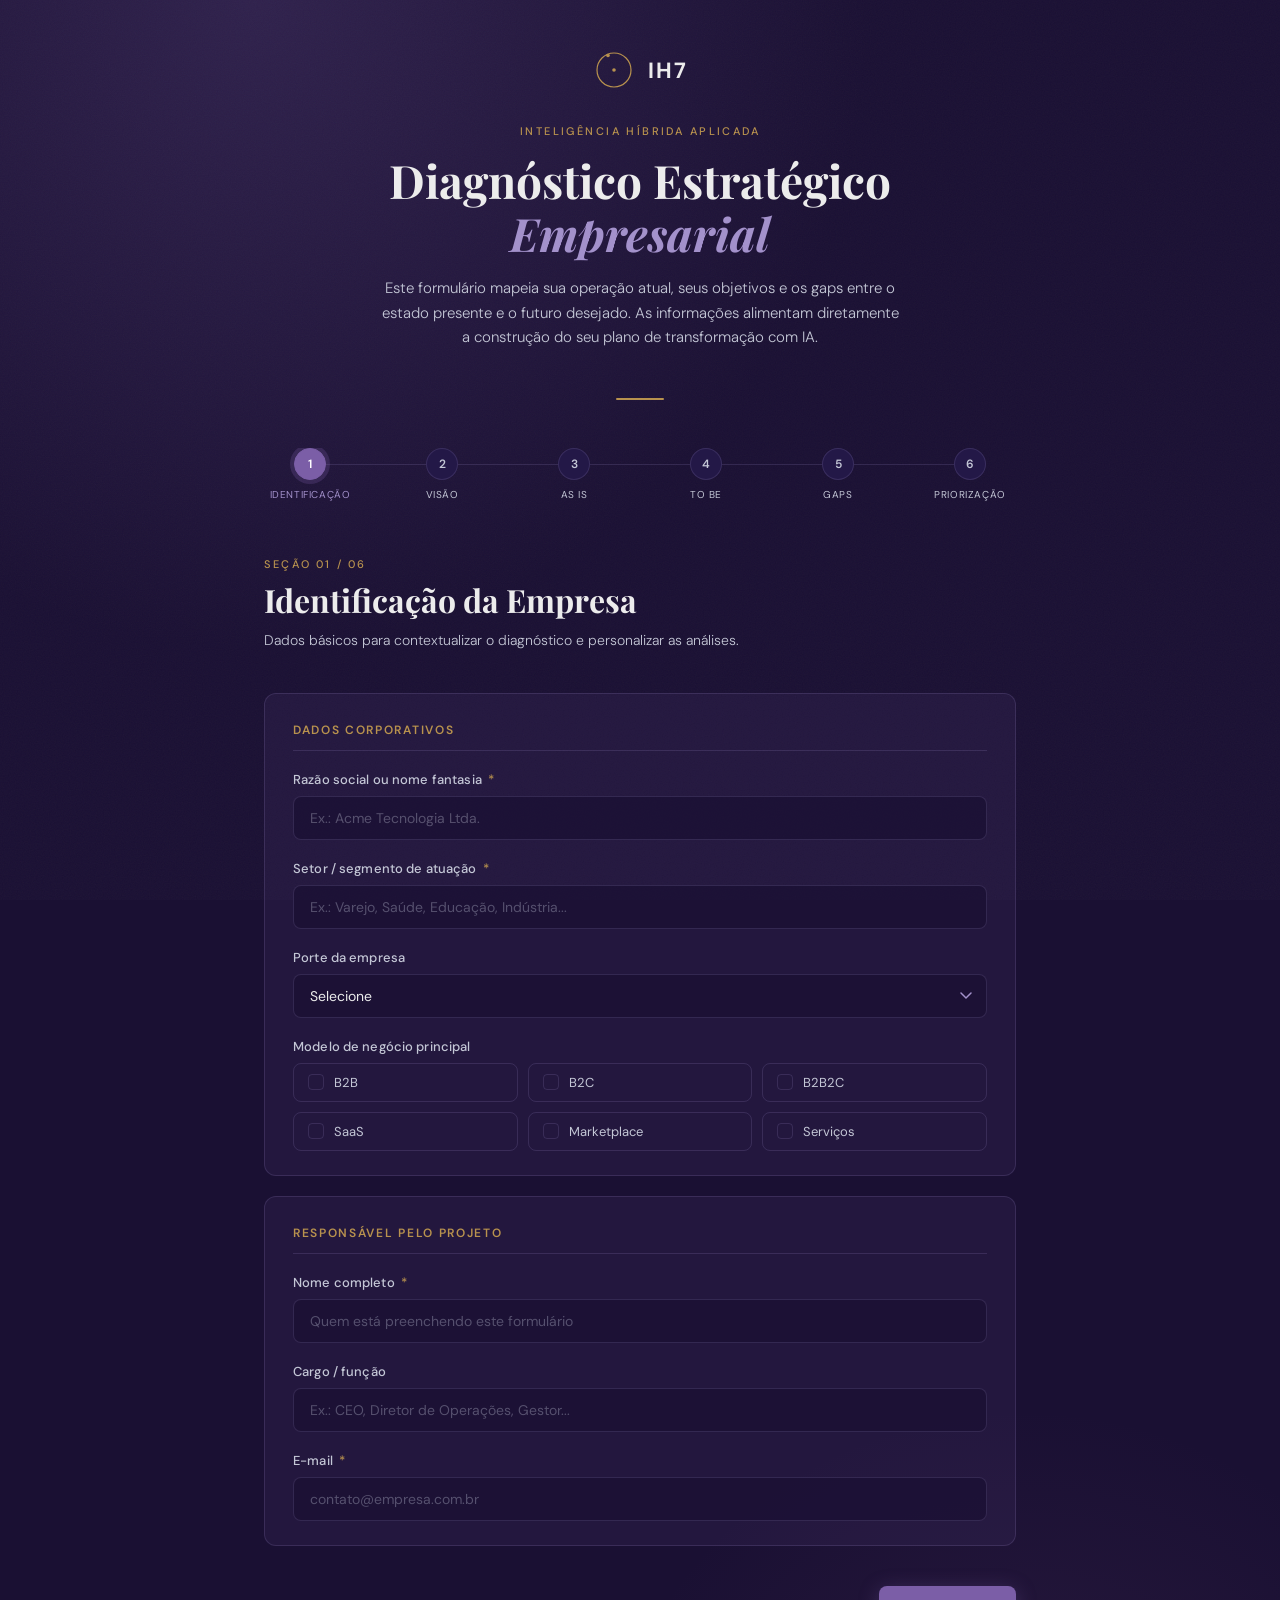
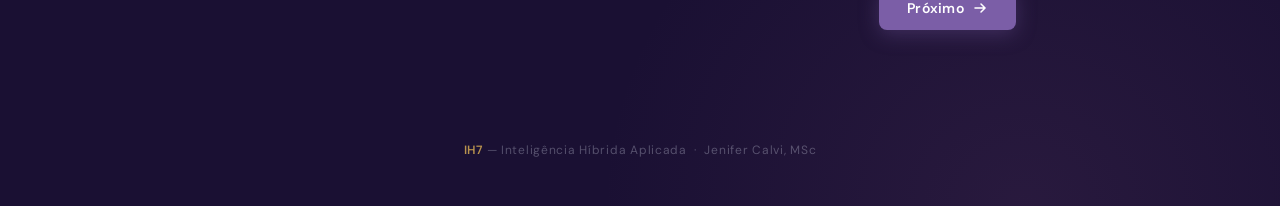
==== commit a3b72d16: "Rename section label to Responsável pelo Projeto" ====
--- a/index.html
+++ b/index.html
@@ -540,7 +540,7 @@
     </div>
 
     <div class="field-group">
-      <p class="group-title">Responsável pelo Diagnóstico</p>
+      <p class="group-title">Responsável pelo Projeto</p>
       <div class="field">
         <label>Nome completo <span class="req">*</span></label>
         <input type="text" id="resp_nome" placeholder="Quem está preenchendo este formulário" />
@@ -1062,8 +1062,8 @@
 <div class="toast" id="toast"></div>
 
 <script>
-const SUPABASE_URL      = 'https://SEU_PROJECT.supabase.co';
-const SUPABASE_ANON_KEY = 'SUA_ANON_KEY';
+const SUPABASE_URL      = 'https://jqmusqlcwvqjwuvcxapk.supabase.co';
+const SUPABASE_ANON_KEY = 'eyJhbGciOiJIUzI1NiIsInR5cCI6IkpXVCJ9.eyJpc3MiOiJzdXBhYmFzZSIsInJlZiI6ImpxbXVzcWxjd3Zxand1dmN4YXBrIiwicm9sZSI6ImFub24iLCJpYXQiOjE3Nzk5MDk3MTQsImV4cCI6MjA5NTQ4NTcxNH0.hTNc4wHr55jt-67CN7FdIPbpQ5POLhsctuJ56KSQuEg';
 
 let current = 0;
 const total  = 6;
@@ -1220,14 +1220,57 @@
   };
 }
 
+// —— STORAGE UPLOAD
+async function uploadFilesToStorage(files, folder, prefix) {
+  const urls = [];
+  for (const file of files) {
+    const safeName = file.name.replace(/[^a-zA-Z0-9._-]/g, '_');
+    const path = `${folder}/${prefix}/${Date.now()}-${safeName}`;
+    const res = await fetch(`${SUPABASE_URL}/storage/v1/object/diagnosticos-arquivos/${path}`, {
+      method: 'POST',
+      headers: {
+        'apikey': SUPABASE_ANON_KEY,
+        'Authorization': `Bearer ${SUPABASE_ANON_KEY}`,
+        'Content-Type': file.type || 'application/octet-stream',
+        'x-upsert': 'false',
+      },
+      body: file,
+    });
+    if (!res.ok) throw new Error(`Erro ao enviar arquivo: ${file.name}`);
+    urls.push(`${SUPABASE_URL}/storage/v1/object/public/diagnosticos-arquivos/${path}`);
+  }
+  return urls;
+}
+
 // —— SUBMIT
 async function submitForm() {
   if (!validate(current)) return;
   const btn = document.getElementById('submit-btn');
   btn.disabled = true;
-  btn.textContent = 'Enviando...';
-  const payload = collect();
   try {
+    const filesProcessos = uploadedFiles['files_processos'] || [];
+    const filesGerais    = uploadedFiles['files_geral']     || [];
+
+    if (filesProcessos.length + filesGerais.length > 0) {
+      btn.textContent = 'Enviando arquivos...';
+    } else {
+      btn.textContent = 'Enviando...';
+    }
+
+    const empresa  = val('empresa_nome').replace(/[^a-zA-Z0-9À-ú ._-]/g, '').trim().replace(/ +/g, '_').slice(0, 40);
+    const pessoa   = val('resp_nome').replace(/[^a-zA-Z0-9À-ú ._-]/g, '').trim().replace(/ +/g, '_').slice(0, 30);
+    const prefix   = `${empresa}-${pessoa}`;
+
+    const [urlsProcessos, urlsGerais] = await Promise.all([
+      uploadFilesToStorage(filesProcessos, 'processos', prefix),
+      uploadFilesToStorage(filesGerais,    'geral',     prefix),
+    ]);
+
+    btn.textContent = 'Salvando...';
+    const payload = collect();
+    payload.arquivos_processos = urlsProcessos;
+    payload.arquivos_gerais    = urlsGerais;
+
     const res = await fetch(`${SUPABASE_URL}/rest/v1/diagnosticos`, {
       method: 'POST',
       headers: {
@@ -1246,7 +1289,7 @@
     scrollTop();
   } catch (err) {
     console.error(err);
-    toast('Erro ao enviar. Verifique a configuração do Supabase.', 'error');
+    toast('Erro ao enviar. Verifique a conexão.', 'error');
     btn.disabled = false;
     btn.textContent = 'Enviar Diagnóstico';
   }
